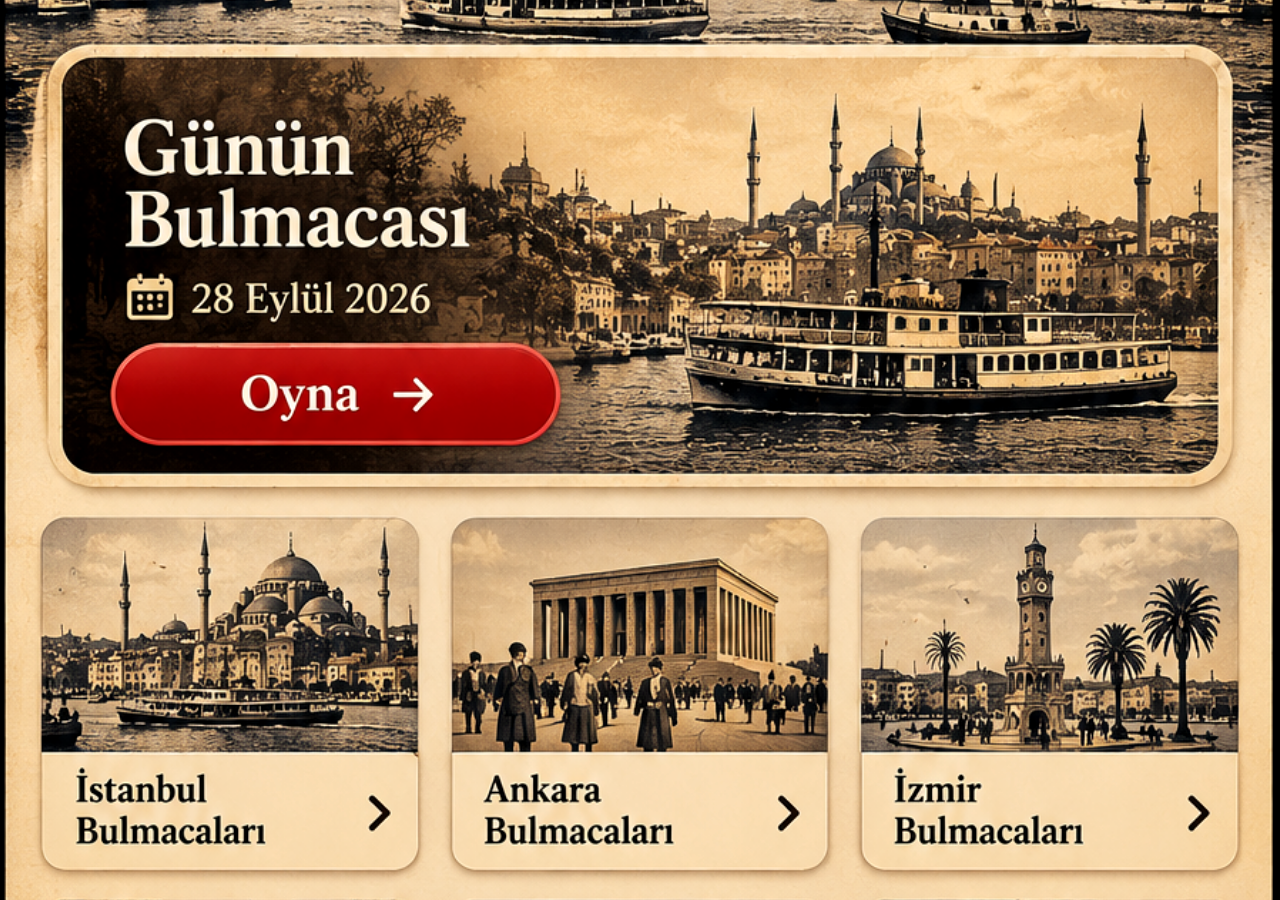
==== index.html @ c2a017bd "V81 show full home artwork without top or side crop" ====
<!doctype html>
<html lang="tr">
<head>
<meta charset="utf-8">
<meta name="viewport" content="width=device-width,initial-scale=1,viewport-fit=cover">
<meta http-equiv="Cache-Control" content="no-cache, no-store, must-revalidate">
<meta http-equiv="Pragma" content="no-cache">
<meta http-equiv="Expires" content="0">
<title>Türkiye Bulmacası</title>
<link rel="stylesheet" href="styles.css?v=81">
<style id="full-screen-phone-crop">
html,body{margin:0!important;padding:0!important;overflow:hidden!important;background:#17100b!important}
.app{position:fixed!important;inset:0!important;width:100vw!important;height:100dvh!important;margin:0!important;overflow:hidden!important}
.reference-screen{position:absolute!important;inset:0!important;width:100vw!important;height:100dvh!important;margin:0!important;overflow:hidden!important}
.reference-screen .reference-image{position:absolute!important;inset:0!important;width:100%!important;height:100%!important;object-fit:fill!important}
.settings-portrait{width:100vw!important;height:100dvh!important;margin:0!important}
.home-star-badge{position:absolute;left:5.2%;top:11.2%;z-index:52;min-width:112px;padding:8px 14px;border:3px solid #b97c28;border-radius:22px;background:linear-gradient(#3b210f,#160d08);color:#ffe09a;font:bold clamp(14px,1.9vh,19px) Georgia,serif;text-align:center;box-shadow:inset 0 0 0 2px #e6b45b,0 4px 8px #0006;text-shadow:0 1px 1px #000}
</style>

<style id="v77-clean-home-frame">
/* V77: crop the phone mockup/status area as one canvas so hotspots remain aligned. */
#home.reference-screen{position:absolute!important;inset:0!important;width:100vw!important;height:100dvh!important;overflow:hidden!important;background:#ead2a2!important}
#home .home-canvas{
  position:absolute!important;
  inset:0!important;
  width:100%!important;
  height:100%!important;
  transform:none!important;
  transform-origin:50% 50%!important;
}
#home .reference-image{
  position:absolute!important;
  inset:0!important;
  width:100%!important;
  height:100%!important;
  object-fit:fill!important;
  object-position:center center!important;
  transform:none!important;
  image-rendering:auto!important;
}
#home .hotspot,#home .home-star-badge,#home .main-bottom-nav,#home .main-bottom-nav-bg{transform:none!important}
#home .main-bottom-nav,#home .main-bottom-nav-bg{opacity:0!important;background:transparent!important;box-shadow:none!important;border:none!important}
#home .main-bottom-nav button,#home .main-bottom-nav a{opacity:0!important}
@supports not (height:100dvh){#home.reference-screen{height:100vh!important}}
</style>

<style id="v77-clean-home-crop">
/* Remove the phone mockup/status bar baked into the old home reference. */
#home{background:#ead2a2!important}
#home .reference-image{
  position:absolute!important;
  inset:0!important;
  width:100%!important;
  height:100%!important;
  object-fit:cover!important;
  object-position:center center!important;
  transform:translateY(-3.2%) scale(1.14)!important;
  transform-origin:center center!important;
  image-rendering:auto!important;
  filter:contrast(1.07) saturate(1.02)!important;
}
</style>
</head>
<body>
<div class="app" id="app">
  <main id="home" class="reference-screen"><div class="home-canvas">
    <img class="reference-image" src="file_0000000095d881f4a1713e208409ffb4.png" alt="Türkiye Bulmacası ana ekranı">
    <button class="hotspot home-settings" data-action="settings"></button>
    <button class="hotspot home-store" data-action="store" aria-label="Mağaza"></button>
    <button class="hotspot home-daily" data-action="daily"></button>
    <button class="hotspot home-istanbul" data-action="istanbul"></button>
    <button class="hotspot home-ankara" data-action="ankara"></button>
    <button class="hotspot home-izmir" data-action="izmir"></button>
    <button class="hotspot home-old" data-action="old"></button>
    <button class="hotspot home-anatolia" data-action="anatolia"></button>
    <button class="hotspot home-culture" data-action="culture"></button>
    <div class="main-bottom-nav-bg" aria-hidden="true"></div>
    <nav class="main-bottom-nav" aria-label="Ana menü">
      <button data-action="home" class="active"><span class="nav-icon">⌂</span><span>Ana Sayfa</span></button>
      <button data-action="daily"><span class="nav-icon">▣</span><span>Günlük</span></button>
      <button data-action="progress"><span class="nav-icon">▥</span><span>İlerleme</span></button>
      <button data-action="achievements"><span class="nav-icon">♛</span><span>Başarılar</span></button>
      <button data-action="collection"><span class="nav-icon">★</span><span>Koleksiyon</span></button>
      <button data-action="profile"><span class="nav-icon">◉</span><span>Profilim</span></button>
    </nav>
    </div>
  </main>
  <section id="istanbulScreen" class="reference-screen" hidden>
    <img class="reference-image" src="file_0000000091ec821083759393667ca560.png" alt="İstanbul Bulmacası - 1 ekranı">
    <div id="istanbulPlayable" class="istanbul-playable" aria-label="Oynanabilir İstanbul bulmacası">
      <div class="cw-word cw-1" data-answer="GALATA" data-number="1"></div>
      <div class="cw-word cw-4" data-answer="BOĞAZİÇİ" data-number="4"></div>
      <div class="cw-word cw-6" data-answer="BALAT" data-number="6"></div>
      <div class="cw-word cw-7" data-answer="TOPKAPI" data-number="7"></div>
      <div class="cw-word cw-8" data-answer="TAKSİM" data-number="8"></div>
      <button id="cwHint" class="cw-side cw-hint" type="button">İpucu</button>
      <button id="cwLetter" class="cw-side cw-letter" type="button">Harf Aç</button>
      <button id="cwWord" class="cw-side cw-word-open" type="button">Kelime Aç</button>
      <button id="cwCheck" class="cw-check" type="button">Kontrol</button>
      <div id="cwMessage" class="cw-message" aria-live="polite"></div>
      <div id="cwKeyboard" class="cw-keyboard"></div>
    </div>
    <button class="hotspot istanbul-back" data-action="home" aria-label="Geri"></button>
    <button class="hotspot istanbul-nav-home" data-action="home"></button>
    <button class="hotspot istanbul-nav-daily" data-action="daily"></button>
    <button class="hotspot istanbul-nav-progress" data-action="progress"></button>
    <button class="hotspot istanbul-nav-collection" data-action="collection"></button>
    <button class="hotspot istanbul-nav-profile" data-action="profile"></button>
  </section>

  <section id="dailyScreen" class="reference-screen" hidden>
    <img class="reference-image" src="file_00000000643882109c5b6ce3407e10cd.jpg" alt="Günlük Bulmaca ekranı">
    <button class="hotspot daily-back" data-action="home"></button>
    <button class="hotspot daily-play" data-action="daily-play"></button>
    <button class="hotspot daily-nav-home" data-action="home"></button>
    <button class="hotspot daily-nav-daily" data-action="daily"></button>
    <button class="hotspot daily-nav-progress" data-action="progress"></button>
    <button class="hotspot daily-nav-collection" data-action="collection"></button>
    <button class="hotspot daily-nav-profile" data-action="profile"></button>
  </section>

  <section id="progressScreen" class="reference-screen" hidden>
    <img class="reference-image" src="file_00000000578881f4a9fc0fc4775a3a3a.jpg" alt="İlerleme ekranı">
    <button class="hotspot progress-back" data-action="home"></button>
    <button class="hotspot progress-nav-home" data-action="home"></button>
    <button class="hotspot progress-nav-daily" data-action="daily"></button>
    <button class="hotspot progress-nav-progress" data-action="progress"></button>
    <button class="hotspot progress-nav-collection" data-action="collection"></button>
    <button class="hotspot progress-nav-profile" data-action="profile"></button>
  </section>

  <section id="collectionScreen" class="reference-screen" hidden>
    <img class="reference-image" src="file_0000000038508210817f51c0db0e6023.png" alt="Koleksiyon ekranı">
    <button class="hotspot collection-back" data-action="home"></button>
    <button class="hotspot collection-nav-home" data-action="home"></button>
    <button class="hotspot collection-nav-daily" data-action="daily"></button>
    <button class="hotspot collection-nav-progress" data-action="progress"></button>
    <button class="hotspot collection-nav-collection" data-action="collection"></button>
    <button class="hotspot collection-nav-profile" data-action="profile"></button>
  </section>

  <section id="achievementsScreen" class="reference-screen" hidden>
    <img class="reference-image" src="file_00000000d8348210aa8429be7455cc1a.png" alt="Başarılar ekranı">
    <button class="hotspot achievements-back" data-action="home"></button>
    <button class="hotspot achievements-nav-home" data-action="home"></button>
    <button class="hotspot achievements-nav-daily" data-action="daily"></button>
    <button class="hotspot achievements-nav-progress" data-action="progress"></button>
    <button class="hotspot achievements-nav-collection" data-action="collection"></button>
    <button class="hotspot achievements-nav-achievements" data-action="achievements"></button>
  </section>

  <section id="settingsScreen" class="settings-portrait" hidden>
    <div class="settings-hero">
      <button class="settings-round-back" data-action="home" aria-label="Geri">←</button>
      <div class="settings-brand">Türkiye <span>Bulmacası</span></div>
      <div class="settings-balance">★ <span id="settingsStars">320</span></div>
    </div>
    <div class="settings-card">
      <h1>Ayarlar</h1>
      <p class="settings-subtitle">Uygulama tercihleri</p>

      <div class="settings-row">
        <div><b>♫ Arka Plan Müziği</b><small>Nostaljik enstrümantal müzik</small></div>
        <button id="musicToggle" class="settings-switch" type="button">Açık</button>
      </div>
      <div class="settings-row">
        <div><b>🔊 Ses Efektleri</b><small>Buton ve doğru cevap sesleri</small></div>
        <button id="sfxToggle" class="settings-switch" type="button">Açık</button>
      </div>
      <div class="settings-row">
        <div><b>🔔 Bildirimler</b><small>Günlük bulmaca hatırlatmaları</small></div>
        <button id="notifToggle" class="settings-switch" type="button">Açık</button>
      </div>
      <div class="settings-row">
        <div><b>Aa Yazı Boyutu</b><small>Ekran yazılarının büyüklüğü</small></div>
        <button id="fontToggle" class="settings-choice" type="button">Orta</button>
      </div>
      <div class="settings-row">
        <div><b>◐ Karanlık Mod</b><small>Göz yormayan koyu görünüm</small></div>
        <button id="darkToggle" class="settings-switch" type="button">Kapalı</button>
      </div>
      <div class="settings-row">
        <div><b>🌐 Dil</b><small>Uygulama dili</small></div>
        <button class="settings-choice" type="button" disabled>Türkçe</button>
      </div>

      <button class="settings-action primary" data-action="store">Mağaza & Reklamlar</button>
      <button class="settings-action" id="aboutBtn" type="button">Hakkında • v1.0.0</button>
      <button class="settings-action" id="supportBtn" type="button">Destek</button>
      <div id="settingsMessage" class="settings-message" aria-live="polite"></div>
    </div>
    <nav class="settings-bottom-nav">
      <button data-action="home">⌂<span>Ana Sayfa</span></button>
      <button data-action="daily">▣<span>Günlük</span></button>
      <button data-action="progress">▥<span>İlerleme</span></button>
      <button data-action="collection">★<span>Koleksiyon</span></button>
      <button data-action="achievements">♛<span>Başarılar</span></button>
      <button data-action="profile">◉<span>Profilim</span></button>
    </nav>
  </section>

  <section id="profileScreen" class="reference-screen" hidden>
    <img class="reference-image" src="file_0000000088d08210b8015dc967623da1.jpg" alt="Profilim ekranı">
    <button class="hotspot profile-back" data-action="home" aria-label="Geri"></button>

    <div class="profile-name-wrap">
      <span id="profileNameDisplay" class="profile-name-display"></span>
      <button id="editProfileName" class="profile-name-edit" type="button" aria-label="İsmi düzenle">✎</button>
    </div>

    <button class="hotspot profile-achievements" data-action="achievements" aria-label="Başarılarım"></button>
    <button class="hotspot profile-progress" data-action="progress" aria-label="İstatistiklerim"></button>
    <button class="hotspot profile-collection" data-action="collection" aria-label="Koleksiyonum"></button>
    <button class="hotspot profile-settings" data-action="settings" aria-label="Ayarlar"></button>

    <button class="hotspot profile-nav-home" data-action="home"></button>
    <button class="hotspot profile-nav-daily" data-action="daily"></button>
    <button class="hotspot profile-nav-progress" data-action="progress"></button>
    <button class="hotspot profile-nav-collection" data-action="collection"></button>
    <button class="hotspot profile-nav-profile" data-action="profile"></button>
  </section>

  <section class="placeholder" id="placeholder" hidden>
    <button class="back" data-action="home">← Ana Sayfa</button>
    <div class="paper">
      <h2 id="placeholderTitle">Yakında</h2>
      <p>Bu ekranı onaylanan tasarıma göre sırayla bağlıyoruz.</p>
    </div>
  </section>
</div>
<script src="app.js?v=81"></script>
</body>
</html>
---- styles.css ----
*{box-sizing:border-box}
html,body{margin:0;min-height:100%;background:#17100b}
body{font-family:Georgia,"Times New Roman",serif}
button{font:inherit}
.app{width:100%;min-height:100vh;margin:0;background:#17100b;position:relative}
.app.settings-mode{width:100%}
.reference-screen{position:relative;width:100%;line-height:0}
.reference-image{display:block;width:100%;height:auto;user-select:none;-webkit-user-drag:none}
.hotspot{position:absolute;border:0;background:transparent;padding:0;margin:0;cursor:pointer;z-index:5;-webkit-tap-highlight-color:transparent}
.hotspot:focus-visible{outline:3px solid rgba(255,0,0,.75);outline-offset:-3px}

.home-settings{left:4%;top:1.1%;width:12%;height:5.5%}
.home-daily{left:4.2%;top:29.3%;width:92%;height:21.2%}
.home-istanbul{left:4.2%;top:52.2%;width:29.2%;height:15.7%}
.home-ankara{left:35.3%;top:52.2%;width:29.2%;height:15.7%}
.home-izmir{left:66.4%;top:52.2%;width:29.4%;height:15.7%}
.home-old{left:4.2%;top:68.9%;width:29.2%;height:15.7%}
.home-anatolia{left:35.3%;top:68.9%;width:29.2%;height:15.7%}
.home-culture{left:66.4%;top:68.9%;width:29.4%;height:15.7%}
.home-nav-home{left:3%;top:87.6%;width:18%;height:10.6%}
.home-nav-daily{left:21%;top:87.6%;width:19%;height:10.6%}
.home-nav-progress{left:40%;top:87.6%;width:19%;height:10.6%}
.home-nav-collection{left:59%;top:87.6%;width:19%;height:10.6%}
.home-nav-achievements{left:78%;top:87.6%;width:19%;height:10.6%}

.daily-back,.progress-back,.collection-back,.achievements-back{left:5%;top:3.5%;width:12%;height:7%}
.daily-play{left:73%;top:61.5%;width:22%;height:7%}
.daily-nav-home,.progress-nav-home,.collection-nav-home,.achievements-nav-home{left:4%;top:89.2%;width:18%;height:9.5%}
.daily-nav-daily,.progress-nav-daily,.collection-nav-daily,.achievements-nav-daily{left:22%;top:89.2%;width:19%;height:9.5%}
.daily-nav-progress,.progress-nav-progress,.collection-nav-progress,.achievements-nav-progress{left:41%;top:89.2%;width:19%;height:9.5%}
.daily-nav-collection,.progress-nav-collection,.collection-nav-collection,.achievements-nav-collection{left:60%;top:89.2%;width:19%;height:9.5%}
.daily-nav-profile,.progress-nav-profile,.collection-nav-profile{left:79%;top:89.2%;width:17%;height:9.5%}
.achievements-nav-achievements{left:79%;top:89.2%;width:17%;height:9.5%}

.settings-back{left:3%;top:4%;width:9%;height:9%}
.settings-nav-home{left:18%;top:89%;width:13%;height:10%}
.settings-nav-daily{left:31%;top:89%;width:13%;height:10%}
.settings-nav-progress{left:44%;top:89%;width:13%;height:10%}
.settings-nav-collection{left:57%;top:89%;width:13%;height:10%}
.settings-nav-achievements{left:70%;top:89%;width:13%;height:10%}
.settings-nav-profile{left:83%;top:89%;width:13%;height:10%}

.placeholder{min-height:100vh;padding:28px 20px;background:linear-gradient(#ebd2a0,#c79858);color:#2d160c}
.back{border:1px solid #9a652d;background:#f0d08d;border-radius:999px;padding:11px 16px;color:#2d160c;font-weight:700}
.paper{margin:36px auto;width:92%;padding:30px 22px;border-radius:22px;background:#f2dca8;border:2px solid #936027;box-shadow:0 8px 18px #0004;text-align:center}
.paper h2{color:#a50d10;font-size:34px;margin:0 0 14px}
.paper p{font-size:18px;line-height:1.45;margin:0}


/* Profil */
.profile-back{left:5%;top:3.5%;width:12%;height:7%}
.profile-name-wrap{position:absolute;left:34.2%;top:15.2%;width:31%;z-index:8;display:flex;align-items:center;gap:4px}
.profile-achievements{left:8%;top:45.5%;width:88%;height:7.4%}
.profile-progress{left:8%;top:53.8%;width:88%;height:7.4%}
.profile-collection{left:8%;top:62.1%;width:88%;height:7.4%}
.profile-settings{left:8%;top:70.4%;width:88%;height:7.4%}
.profile-nav-home{left:4%;top:89.2%;width:18%;height:9.5%}
.profile-nav-daily{left:22%;top:89.2%;width:19%;height:9.5%}
.profile-nav-progress{left:41%;top:89.2%;width:19%;height:9.5%}
.profile-nav-collection{left:60%;top:89.2%;width:19%;height:9.5%}
.profile-nav-profile{left:79%;top:89.2%;width:17%;height:9.5%}

.profile-name-display{
  min-width:0;color:#241208;font-family:Georgia,"Times New Roman",serif;
  font-size:clamp(20px,4.2vw,31px);font-weight:700;line-height:1;
}
.profile-name-display.custom{
  background:#efd29a;padding:1px 5px 2px;border-radius:3px;
}
.profile-name-edit{
  width:24px;height:24px;border:0;background:rgba(93,45,20,.92);color:#f7e0ad;
  border-radius:50%;padding:0;font-size:13px;font-weight:700;line-height:24px
}



.main-bottom-nav{
  position:absolute;left:5.5%;right:5.5%;bottom:1.2%;height:9.7%;
  display:grid;grid-template-columns:repeat(6,1fr);align-items:stretch;
  background:#ead2a2;border-radius:28px;z-index:8;overflow:hidden;
}
.main-bottom-nav button{
  border:0;background:transparent;color:#3b2414;padding:5px 1px 4px;
  display:flex;flex-direction:column;align-items:center;justify-content:center;gap:4px;
  font-family:Georgia,"Times New Roman",serif;-webkit-tap-highlight-color:transparent
}
.main-bottom-nav button svg{
  width:29px;height:29px;fill:none;stroke:currentColor;stroke-width:2;
  stroke-linecap:round;stroke-linejoin:round
}
.main-bottom-nav button:nth-child(5) svg{fill:currentColor;stroke:currentColor}
.main-bottom-nav button span{font-size:clamp(9px,2.1vw,13px);font-weight:700;line-height:1}
.main-bottom-nav button.active{color:#a80f12}
@media(max-width:380px){
  .main-bottom-nav button svg{width:24px;height:24px}
  .main-bottom-nav button span{font-size:9px}
}

.main-bottom-nav-bg{
  position:absolute;left:5.4%;right:5.4%;bottom:1.1%;height:10.5%;
  background:#ead2a2;border-radius:28px;z-index:7;pointer-events:none
}
.main-bottom-nav{
  position:absolute;left:5.4%;right:5.4%;bottom:1.1%;height:10.5%;
  display:grid;grid-template-columns:repeat(6,1fr);z-index:9
}
.main-bottom-nav button{
  border:0;background:transparent;color:#3b2414;padding:5px 1px 4px;
  display:flex;flex-direction:column;align-items:center;justify-content:center;gap:5px;
  font-family:Georgia,"Times New Roman",serif;font-weight:700;
  -webkit-tap-highlight-color:transparent
}
.main-bottom-nav .nav-icon{font-size:clamp(24px,5.5vw,38px);line-height:.9}
.main-bottom-nav button span:last-child{font-size:clamp(9px,2vw,13px);line-height:1}
.main-bottom-nav button.active{color:#a80f12}

/* İstanbul Bulmacası */
.istanbul-back{left:5%;top:3.5%;width:12%;height:7%}
.istanbul-nav-home{left:4%;top:89.2%;width:18%;height:9.5%}
.istanbul-nav-daily{left:22%;top:89.2%;width:19%;height:9.5%}
.istanbul-nav-progress{left:41%;top:89.2%;width:19%;height:9.5%}
.istanbul-nav-collection{left:60%;top:89.2%;width:19%;height:9.5%}
.istanbul-nav-profile{left:79%;top:89.2%;width:17%;height:9.5%}

/* Oynanabilir İstanbul bulmacası */
.istanbul-playable{position:absolute;inset:0;z-index:7;pointer-events:none}
.cw-word{position:absolute;display:flex;gap:.35%;pointer-events:auto}
.cw-word::before{
  content:attr(data-number);position:absolute;left:2px;top:1px;z-index:2;
  font:700 10px/1 Georgia,serif;color:#2a160b;pointer-events:none
}
.cw-cell{
  width:38px;height:38px;max-width:4.05vw;max-height:4.05vw;
  border:1px solid #5b3921;background:rgba(249,224,171,.96);
  display:flex;align-items:center;justify-content:center;
  font:700 clamp(14px,3.2vw,22px)/1 Georgia,serif;color:#251309;
  cursor:pointer;user-select:none
}
.cw-cell.active{outline:3px solid #b11217;outline-offset:-3px}
.cw-cell.correct{background:rgba(189,222,166,.97)}
.cw-cell.wrong{background:rgba(239,172,160,.97)}
.cw-1{left:26.1%;top:30.9%}
.cw-4{left:25.9%;top:36.7%}
.cw-6{left:30.7%;top:42.6%}
.cw-7{left:35.5%;top:47.7%}
.cw-8{left:30.8%;top:51.4%}
.cw-side,.cw-check{
  position:absolute;border:1px solid #8d5a27;background:rgba(244,216,165,.96);
  color:#3a1d0c;font:700 clamp(10px,2.4vw,15px)/1 Georgia,serif;
  border-radius:10px;padding:7px 5px;pointer-events:auto
}
.cw-hint{left:81.7%;top:31.7%;width:11.2%;height:4.7%}
.cw-letter{left:81.7%;top:38.7%;width:11.2%;height:4.7%}
.cw-word-open{left:81.7%;top:45.7%;width:11.2%;height:4.7%}
.cw-check{left:81.7%;top:52.5%;width:11.2%;height:4.2%;background:#a90f13;color:#fff4dc}
.cw-message{
  position:absolute;left:25%;top:56.3%;width:50%;min-height:24px;
  text-align:center;color:#8e0f12;font:700 clamp(11px,2.5vw,16px)/1.2 Georgia,serif;
  pointer-events:none
}
.cw-keyboard{
  position:absolute;left:9.3%;right:9.3%;top:72.7%;height:14.2%;
  display:flex;flex-wrap:wrap;justify-content:center;align-content:center;gap:1.1%;
  pointer-events:auto
}
.cw-key{
  width:8.4%;height:27%;border:1px solid #9a6b3a;border-radius:7px;
  background:rgba(247,218,163,.96);color:#271308;
  font:700 clamp(13px,3vw,20px)/1 Georgia,serif;
  box-shadow:0 2px 3px #0003
}
.cw-key.backspace{width:9.8%;background:#6b351d;color:#fff0d0}
@media(max-width:420px){
  .cw-cell{width:29px;height:29px}
}

/* V43 portrait settings + working music controls */
.settings-portrait{min-height:100vh;background:linear-gradient(#edd7a8 0%,#c99a5d 100%);color:#2f190d;position:relative;padding:0 5% 13vh;line-height:1.2}
.settings-hero{height:22vh;min-height:155px;background:linear-gradient(rgba(239,211,157,.35),rgba(239,211,157,.9)),url('file_0000000095d881f4a1713e208409ffb4.png') center 13%/cover;border-radius:0 0 28px 28px;position:relative;margin:0 -5% 18px;box-shadow:0 5px 16px #0004}
.settings-round-back{position:absolute;left:7%;top:20%;width:48px;height:48px;border-radius:50%;border:1px solid #a06b35;background:#efd49d;color:#2f190d;font-size:28px;font-weight:700;box-shadow:0 3px 7px #0004}
.settings-brand{position:absolute;left:50%;top:20%;transform:translateX(-50%);font:bold clamp(28px,7vw,44px)/.9 Georgia;color:#a41113;text-align:center;text-shadow:0 1px #f5dfb5;white-space:nowrap}.settings-brand span{display:block;color:#2c190e;font-size:.8em}
.settings-balance{position:absolute;right:6%;top:22%;background:#efd28e;border:2px solid #b47a20;border-radius:24px;padding:7px 13px;font-weight:700;font-size:18px}
.settings-card{background:#f2dca8;border:2px solid #96612a;border-radius:22px;padding:18px 16px 20px;box-shadow:0 8px 18px #0004;max-width:520px;margin:0 auto}
.settings-card h1{margin:0;text-align:center;color:#a41113;font-size:36px;line-height:1}.settings-subtitle{text-align:center;margin:5px 0 14px;color:#6b492a;font-style:italic}
.settings-row{display:flex;align-items:center;justify-content:space-between;gap:12px;padding:13px 3px;border-bottom:1px solid #c99a58}.settings-row b{font-size:17px}.settings-row small{display:block;margin-top:3px;color:#6d4b2e;font-size:12px}
.settings-switch,.settings-choice{min-width:76px;border:1px solid #9d642b;border-radius:20px;background:#efd08a;color:#2e190e;padding:8px 10px;font-weight:700}.settings-switch.on{background:#ad1516;color:#fff2d1;border-color:#8b0e10}
.settings-action{display:block;width:100%;margin-top:12px;border:0;border-radius:24px;background:#b51517;color:#fff2d2;padding:12px 10px;font-weight:700;font-size:17px;box-shadow:0 3px 0 #7a1112}.settings-action.primary{background:#724720;box-shadow:0 3px 0 #4d2d13}.settings-message{text-align:center;min-height:18px;margin-top:10px;color:#8e1113;font-weight:700;font-size:13px}
.settings-bottom-nav{position:fixed;left:50%;transform:translateX(-50%);bottom:0;width:100%;height:11vh;min-height:72px;background:#ead2a2;border-radius:26px 26px 0 0;display:grid;grid-template-columns:repeat(6,1fr);z-index:50;box-shadow:0 -3px 12px #0003}.settings-bottom-nav button{border:0;background:transparent;color:#3b2414;font-size:24px;font-weight:700;display:flex;flex-direction:column;align-items:center;justify-content:center}.settings-bottom-nav span{font:700 clamp(8px,2vw,11px)/1 Georgia;margin-top:3px}
@media(max-width:380px){.settings-row b{font-size:15px}.settings-row small{font-size:11px}.settings-switch,.settings-choice{min-width:68px;padding:7px 8px}.settings-card{padding:15px 12px}}

/* V47: refined sepia-night dark mode + font-size behavior */
body.tb-dark,html.tb-dark{background:#090705!important}
body.tb-dark .app{background:#090705!important}
body.tb-dark .reference-screen{background:#120c08}
body.tb-dark .reference-image{
  filter:brightness(.67) contrast(1.13) saturate(.95) sepia(.18);
}
body.tb-dark .reference-screen::after{
  content:"";position:absolute;inset:0;pointer-events:none;z-index:2;
  background:
    radial-gradient(circle at 70% 13%,rgba(168,94,24,.16),transparent 30%),
    linear-gradient(rgba(31,17,9,.16),rgba(18,10,6,.28));
  mix-blend-mode:multiply;
}
body.tb-dark .hotspot,
body.tb-dark .main-bottom-nav,
body.tb-dark .main-bottom-nav-bg,
body.tb-dark .profile-name-wrap{z-index:9}
body.tb-dark .main-bottom-nav-bg,
body.tb-dark .main-bottom-nav{
  background:linear-gradient(180deg,#2f2117,#1b120d)!important;
  box-shadow:0 -4px 14px rgba(0,0,0,.45),inset 0 1px 0 rgba(230,190,125,.12);
}
body.tb-dark .main-bottom-nav button{color:#ead2a4!important}
body.tb-dark .main-bottom-nav button.active{color:#d61b1f!important}
body.tb-dark .main-bottom-nav .nav-icon{filter:drop-shadow(0 1px 0 #0008)}
body.tb-dark .settings-portrait{
  background:
    radial-gradient(circle at 75% 8%,rgba(150,80,20,.15),transparent 28%),
    linear-gradient(#1d130d 0%,#0b0806 100%)!important;
  color:#f0dfbf!important
}
body.tb-dark .settings-hero{
  filter:none!important;
  background:
    linear-gradient(rgba(27,16,10,.28),rgba(27,16,10,.62)),
    url('file_0000000095d881f4a1713e208409ffb4.png') center 13%/cover!important;
}
body.tb-dark .settings-brand{color:#d52225!important;text-shadow:0 1px #3b180e}
body.tb-dark .settings-brand span{color:#f1dec0!important}
body.tb-dark .settings-balance{background:#2a1d13!important;color:#f0d7a2!important;border-color:#a66a22!important}
body.tb-dark .settings-card{
  background:linear-gradient(180deg,#2d2118,#211710)!important;
  border-color:#7e5a35!important;color:#f2e2c4!important;
  box-shadow:0 8px 22px #0008!important
}
body.tb-dark .settings-card h1{color:#d52225!important}
body.tb-dark .settings-row{border-color:#5d4632!important}
body.tb-dark .settings-row small,
body.tb-dark .settings-subtitle{color:#c9b394!important}
body.tb-dark .settings-switch,
body.tb-dark .settings-choice{
  background:#4a3828!important;color:#f0dec0!important;border-color:#7d6244!important
}
body.tb-dark .settings-switch.on{background:#98181a!important;color:#fff0d0!important;border-color:#bb2b2d!important}
body.tb-dark .settings-action.primary{background:#6c431f!important}
body.tb-dark .settings-action{background:#9d1618!important}
body.tb-dark .settings-bottom-nav{
  background:linear-gradient(180deg,#2f2117,#1b120d)!important;
  box-shadow:0 -4px 14px #0008!important
}
body.tb-dark .settings-bottom-nav button{color:#ead2a4!important}
body.tb-dark .profile-name-display.custom{background:#33241a!important;color:#f7e5c4!important}

body.tb-font-small .settings-card,
body.tb-font-small .settings-bottom-nav,
body.tb-font-small .profile-name-display,
body.tb-font-small .placeholder{font-size:88%!important}
body.tb-font-large .settings-card,
body.tb-font-large .settings-bottom-nav,
body.tb-font-large .profile-name-display,
body.tb-font-large .placeholder{font-size:116%!important}
body.tb-font-small .settings-row b{font-size:14px!important}
body.tb-font-small .settings-row small{font-size:10px!important}
body.tb-font-small .settings-action{font-size:14px!important}
body.tb-font-large .settings-row b{font-size:20px!important}
body.tb-font-large .settings-row small{font-size:14px!important}
body.tb-font-large .settings-action{font-size:20px!important}
body.tb-font-large .settings-card h1{font-size:42px!important}
body.tb-font-small .settings-card h1{font-size:31px!important}

/* V48: use dedicated dark-home artwork; do not dim it again */
body.tb-dark #home .reference-image{filter:none!important}
body.tb-dark #home::after{display:none!important}




/* V67: Ana sayfa telefon maketini tamamen kırp — geri dönüşte tam ekran */
#home.reference-screen{
  position:relative!important;
  width:100vw!important;
  height:100vh!important;
  max-width:none!important;
  margin:0!important;
  overflow:hidden!important;
  background:#ead2a2!important;
}
#home .reference-image{
  position:absolute!important;
  left:50%!important;
  top:50%!important;
  width:auto!important;
  height:112vh!important;
  max-width:none!important;
  transform:translate(-50%,-50%)!important;
  object-fit:cover!important;
}
#home .main-bottom-nav-bg,
#home .main-bottom-nav{
  z-index:60!important;
}


/* V74 PHONE FIT — all reference screens fill the real Android viewport */
html,body{
  width:100%!important;
  min-height:100%!important;
  margin:0!important;
  padding:0!important;
  overflow:hidden!important;
  background:#17100b!important;
}
.app{
  position:fixed!important;
  inset:0!important;
  width:100vw!important;
  height:100vh!important;
  height:100dvh!important;
  min-height:0!important;
  margin:0!important;
  overflow:hidden!important;
}
.reference-screen{
  position:absolute!important;
  inset:0!important;
  width:100vw!important;
  height:100vh!important;
  height:100dvh!important;
  max-width:none!important;
  margin:0!important;
  overflow:hidden!important;
  line-height:0!important;
}
.reference-screen .reference-image{
  position:absolute!important;
  inset:0!important;
  width:100%!important;
  height:100%!important;
  max-width:none!important;
  object-fit:fill!important;
  transform:none!important;
}
#home.reference-screen{
  position:absolute!important;
  inset:0!important;
  width:100vw!important;
  height:100vh!important;
  height:100dvh!important;
  margin:0!important;
}
#home .reference-image{
  position:absolute!important;
  inset:0!important;
  width:100%!important;
  height:100%!important;
  max-width:none!important;
  transform:none!important;
  object-fit:fill!important;
}
.settings-portrait{
  position:absolute!important;
  inset:0!important;
  width:100vw!important;
  height:100vh!important;
  height:100dvh!important;
  overflow:auto!important;
  margin:0!important;
}
@supports not (height:100dvh){
  .app,.reference-screen,#home.reference-screen,.settings-portrait{height:100vh!important}
}
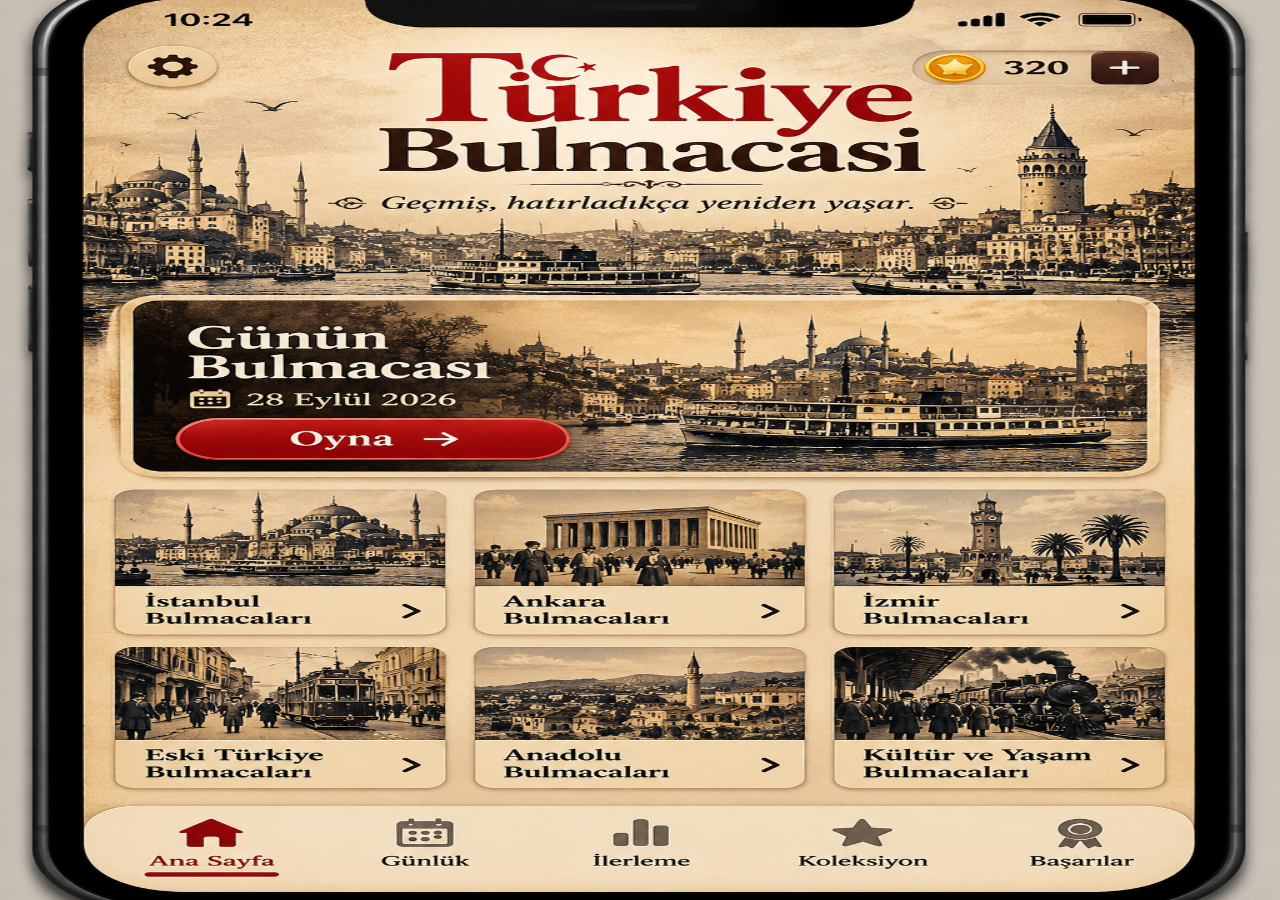
==== commit e236da6a: "V82 remove legacy 1.14 zoom crop overriding home layout" ====
--- a/index.html
+++ b/index.html
@@ -7,7 +7,7 @@
 <meta http-equiv="Pragma" content="no-cache">
 <meta http-equiv="Expires" content="0">
 <title>Türkiye Bulmacası</title>
-<link rel="stylesheet" href="styles.css?v=81">
+<link rel="stylesheet" href="styles.css?v=82">
 <style id="full-screen-phone-crop">
 html,body{margin:0!important;padding:0!important;overflow:hidden!important;background:#17100b!important}
 .app{position:fixed!important;inset:0!important;width:100vw!important;height:100dvh!important;margin:0!important;overflow:hidden!important}
@@ -44,21 +44,11 @@
 @supports not (height:100dvh){#home.reference-screen{height:100vh!important}}
 </style>
 
-<style id="v77-clean-home-crop">
-/* Remove the phone mockup/status bar baked into the old home reference. */
+<style id="v82-home-final">
 #home{background:#ead2a2!important}
-#home .reference-image{
-  position:absolute!important;
-  inset:0!important;
-  width:100%!important;
-  height:100%!important;
-  object-fit:cover!important;
-  object-position:center center!important;
-  transform:translateY(-3.2%) scale(1.14)!important;
-  transform-origin:center center!important;
-  image-rendering:auto!important;
-  filter:contrast(1.07) saturate(1.02)!important;
-}
+#home .home-canvas{position:absolute!important;inset:0!important;width:100%!important;height:100%!important;transform:none!important}
+#home .reference-image{position:absolute!important;inset:0!important;width:100%!important;height:100%!important;object-fit:fill!important;object-position:center center!important;transform:none!important;filter:none!important;image-rendering:auto!important}
+#home .main-bottom-nav,#home .main-bottom-nav-bg{opacity:0!important;background:transparent!important;box-shadow:none!important;border:none!important}
 </style>
 </head>
 <body>
@@ -228,6 +218,6 @@
     </div>
   </section>
 </div>
-<script src="app.js?v=81"></script>
+<script src="app.js?v=82"></script>
 </body>
 </html>
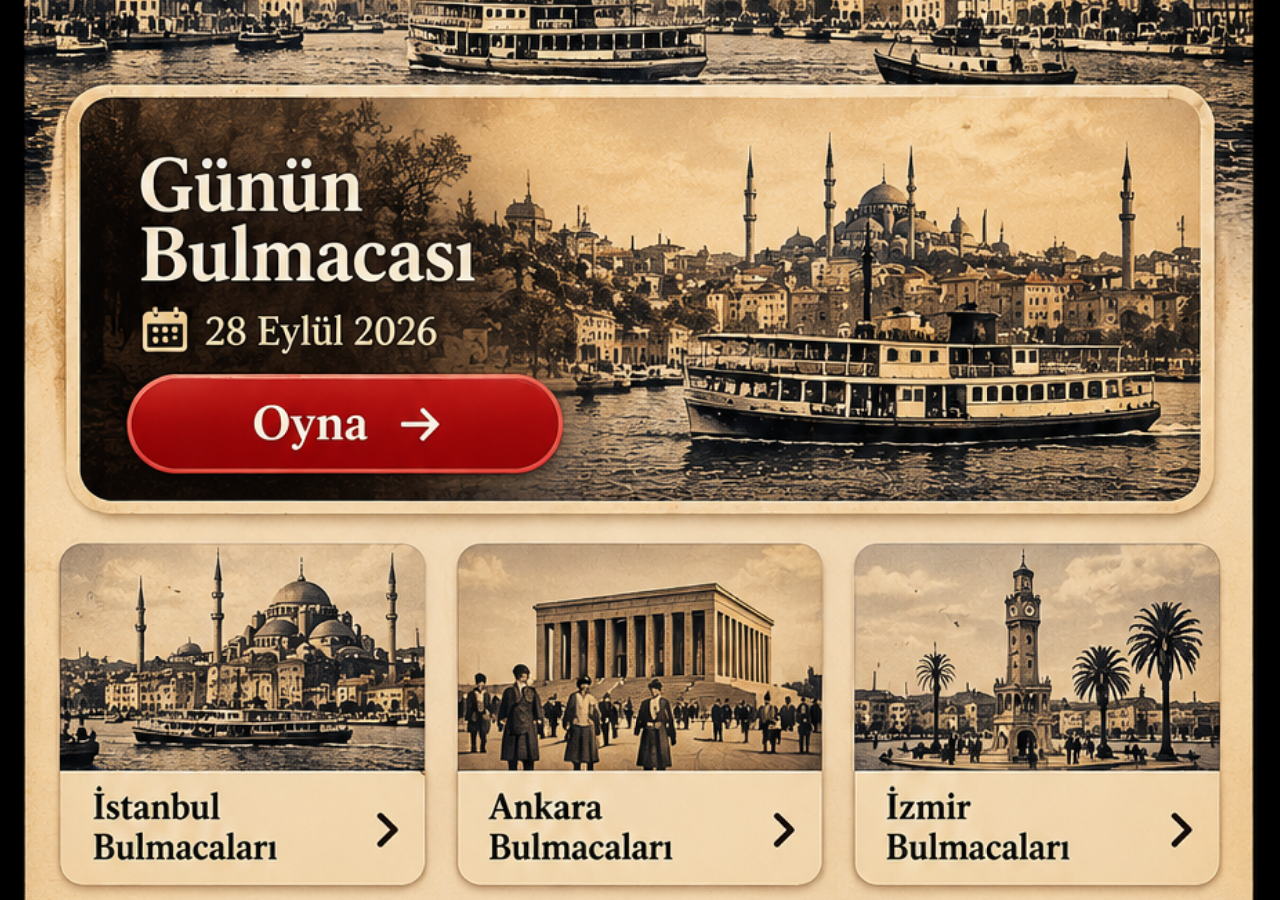
==== commit b82c4d0a: "Fix full-screen home crop and invisible tap feedback" ====
--- a/index.html
+++ b/index.html
@@ -7,7 +7,7 @@
 <meta http-equiv="Pragma" content="no-cache">
 <meta http-equiv="Expires" content="0">
 <title>Türkiye Bulmacası</title>
-<link rel="stylesheet" href="styles.css?v=82">
+<link rel="stylesheet" href="styles.css?v=85">
 <style id="full-screen-phone-crop">
 html,body{margin:0!important;padding:0!important;overflow:hidden!important;background:#17100b!important}
 .app{position:fixed!important;inset:0!important;width:100vw!important;height:100dvh!important;margin:0!important;overflow:hidden!important}
@@ -44,11 +44,39 @@
 @supports not (height:100dvh){#home.reference-screen{height:100vh!important}}
 </style>
 
-<style id="v82-home-final">
-#home{background:#ead2a2!important}
-#home .home-canvas{position:absolute!important;inset:0!important;width:100%!important;height:100%!important;transform:none!important}
-#home .reference-image{position:absolute!important;inset:0!important;width:100%!important;height:100%!important;object-fit:fill!important;object-position:center center!important;transform:none!important;filter:none!important;image-rendering:auto!important}
-#home .main-bottom-nav,#home .main-bottom-nav-bg{opacity:0!important;background:transparent!important;box-shadow:none!important;border:none!important}
+<style id="v85-home-final">
+/* V85: telefon maketi/status çubuğunu kırp; görüntü + dokunma alanlarını birlikte ölçekle. */
+#home{background:#ead2a2!important;overflow:hidden!important}
+#home .home-canvas{
+  position:absolute!important;
+  left:50%!important;top:50%!important;
+  width:100vw!important;height:100dvh!important;
+  transform:translate(-50%,-50%) scale(1.105)!important;
+  transform-origin:50% 50%!important;
+  overflow:visible!important;
+}
+#home .reference-image{
+  position:absolute!important;inset:0!important;
+  width:100%!important;height:100%!important;
+  object-fit:cover!important;object-position:center center!important;
+  transform:none!important;filter:none!important;
+  image-rendering:auto!important;
+  backface-visibility:hidden!important;
+}
+#home .hotspot,
+#home .main-bottom-nav button{
+  -webkit-tap-highlight-color:transparent!important;
+  outline:none!important;
+  box-shadow:none!important;
+}
+#home .hotspot:focus,#home .hotspot:active,
+#home .main-bottom-nav button:focus,#home .main-bottom-nav button:active{
+  outline:none!important;box-shadow:none!important;background:transparent!important;
+}
+#home .main-bottom-nav,#home .main-bottom-nav-bg{
+  opacity:0!important;background:transparent!important;box-shadow:none!important;border:none!important;
+}
+@supports not (height:100dvh){#home .home-canvas{height:100vh!important}}
 </style>
 </head>
 <body>
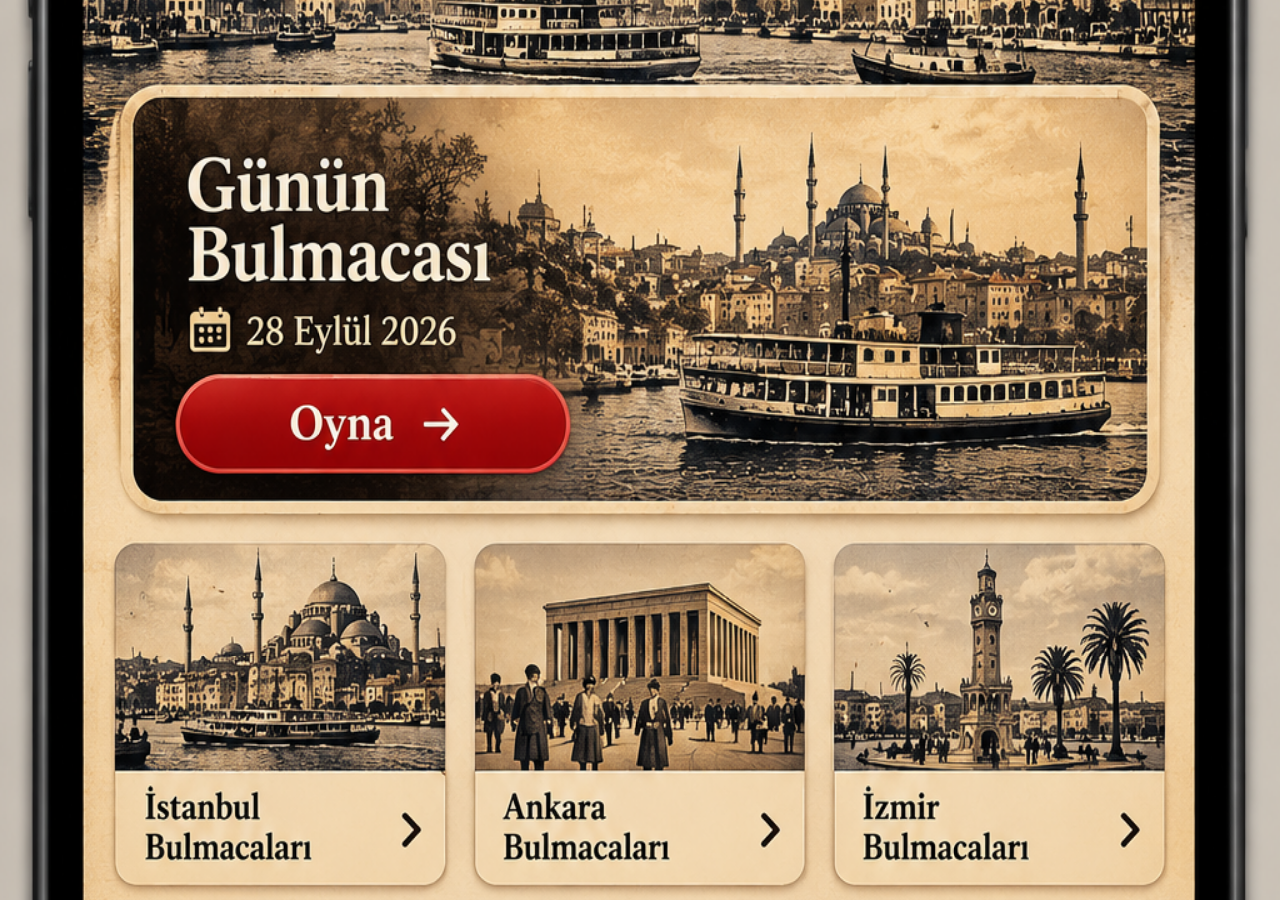
==== commit d4bc6fd1: "V86 fix horizontal crop on home screen" ====
--- a/index.html
+++ b/index.html
@@ -7,7 +7,7 @@
 <meta http-equiv="Pragma" content="no-cache">
 <meta http-equiv="Expires" content="0">
 <title>Türkiye Bulmacası</title>
-<link rel="stylesheet" href="styles.css?v=85">
+<link rel="stylesheet" href="styles.css?v=86">
 <style id="full-screen-phone-crop">
 html,body{margin:0!important;padding:0!important;overflow:hidden!important;background:#17100b!important}
 .app{position:fixed!important;inset:0!important;width:100vw!important;height:100dvh!important;margin:0!important;overflow:hidden!important}
@@ -44,14 +44,14 @@
 @supports not (height:100dvh){#home.reference-screen{height:100vh!important}}
 </style>
 
-<style id="v85-home-final">
+<style id="v86-home-final">
 /* V85: telefon maketi/status çubuğunu kırp; görüntü + dokunma alanlarını birlikte ölçekle. */
 #home{background:#ead2a2!important;overflow:hidden!important}
 #home .home-canvas{
   position:absolute!important;
   left:50%!important;top:50%!important;
   width:100vw!important;height:100dvh!important;
-  transform:translate(-50%,-50%) scale(1.105)!important;
+  transform:translate(-50%,-50%) scaleY(1.105)!important;
   transform-origin:50% 50%!important;
   overflow:visible!important;
 }
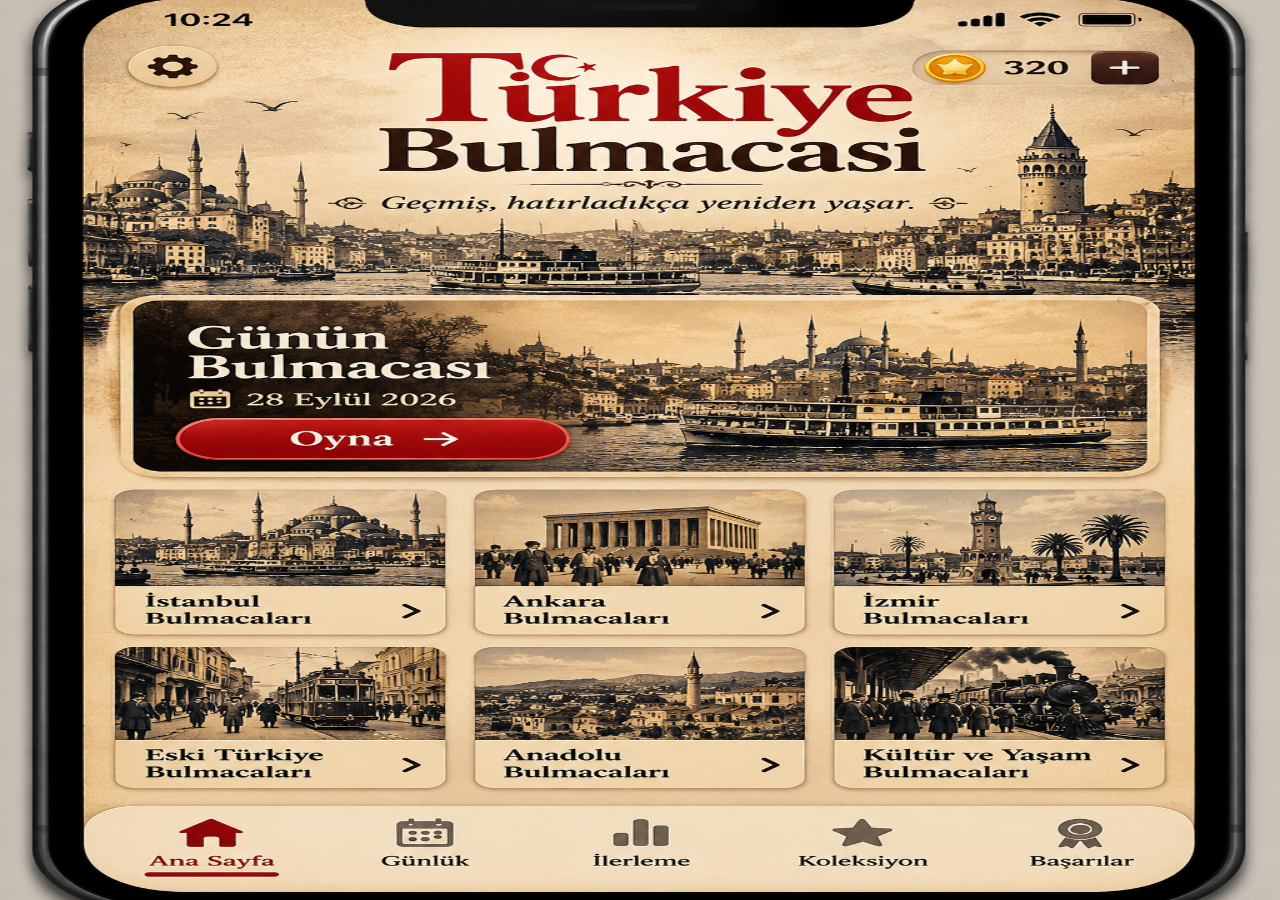
==== commit 10dbaff1: "Restore previously working home screen exactly" ====
--- a/index.html
+++ b/index.html
@@ -7,7 +7,7 @@
 <meta http-equiv="Pragma" content="no-cache">
 <meta http-equiv="Expires" content="0">
 <title>Türkiye Bulmacası</title>
-<link rel="stylesheet" href="styles.css?v=86">
+<link rel="stylesheet" href="styles.css?v=82">
 <style id="full-screen-phone-crop">
 html,body{margin:0!important;padding:0!important;overflow:hidden!important;background:#17100b!important}
 .app{position:fixed!important;inset:0!important;width:100vw!important;height:100dvh!important;margin:0!important;overflow:hidden!important}
@@ -44,39 +44,11 @@
 @supports not (height:100dvh){#home.reference-screen{height:100vh!important}}
 </style>
 
-<style id="v86-home-final">
-/* V85: telefon maketi/status çubuğunu kırp; görüntü + dokunma alanlarını birlikte ölçekle. */
-#home{background:#ead2a2!important;overflow:hidden!important}
-#home .home-canvas{
-  position:absolute!important;
-  left:50%!important;top:50%!important;
-  width:100vw!important;height:100dvh!important;
-  transform:translate(-50%,-50%) scaleY(1.105)!important;
-  transform-origin:50% 50%!important;
-  overflow:visible!important;
-}
-#home .reference-image{
-  position:absolute!important;inset:0!important;
-  width:100%!important;height:100%!important;
-  object-fit:cover!important;object-position:center center!important;
-  transform:none!important;filter:none!important;
-  image-rendering:auto!important;
-  backface-visibility:hidden!important;
-}
-#home .hotspot,
-#home .main-bottom-nav button{
-  -webkit-tap-highlight-color:transparent!important;
-  outline:none!important;
-  box-shadow:none!important;
-}
-#home .hotspot:focus,#home .hotspot:active,
-#home .main-bottom-nav button:focus,#home .main-bottom-nav button:active{
-  outline:none!important;box-shadow:none!important;background:transparent!important;
-}
-#home .main-bottom-nav,#home .main-bottom-nav-bg{
-  opacity:0!important;background:transparent!important;box-shadow:none!important;border:none!important;
-}
-@supports not (height:100dvh){#home .home-canvas{height:100vh!important}}
+<style id="v82-home-final">
+#home{background:#ead2a2!important}
+#home .home-canvas{position:absolute!important;inset:0!important;width:100%!important;height:100%!important;transform:none!important}
+#home .reference-image{position:absolute!important;inset:0!important;width:100%!important;height:100%!important;object-fit:fill!important;object-position:center center!important;transform:none!important;filter:none!important;image-rendering:auto!important}
+#home .main-bottom-nav,#home .main-bottom-nav-bg{opacity:0!important;background:transparent!important;box-shadow:none!important;border:none!important}
 </style>
 </head>
 <body>
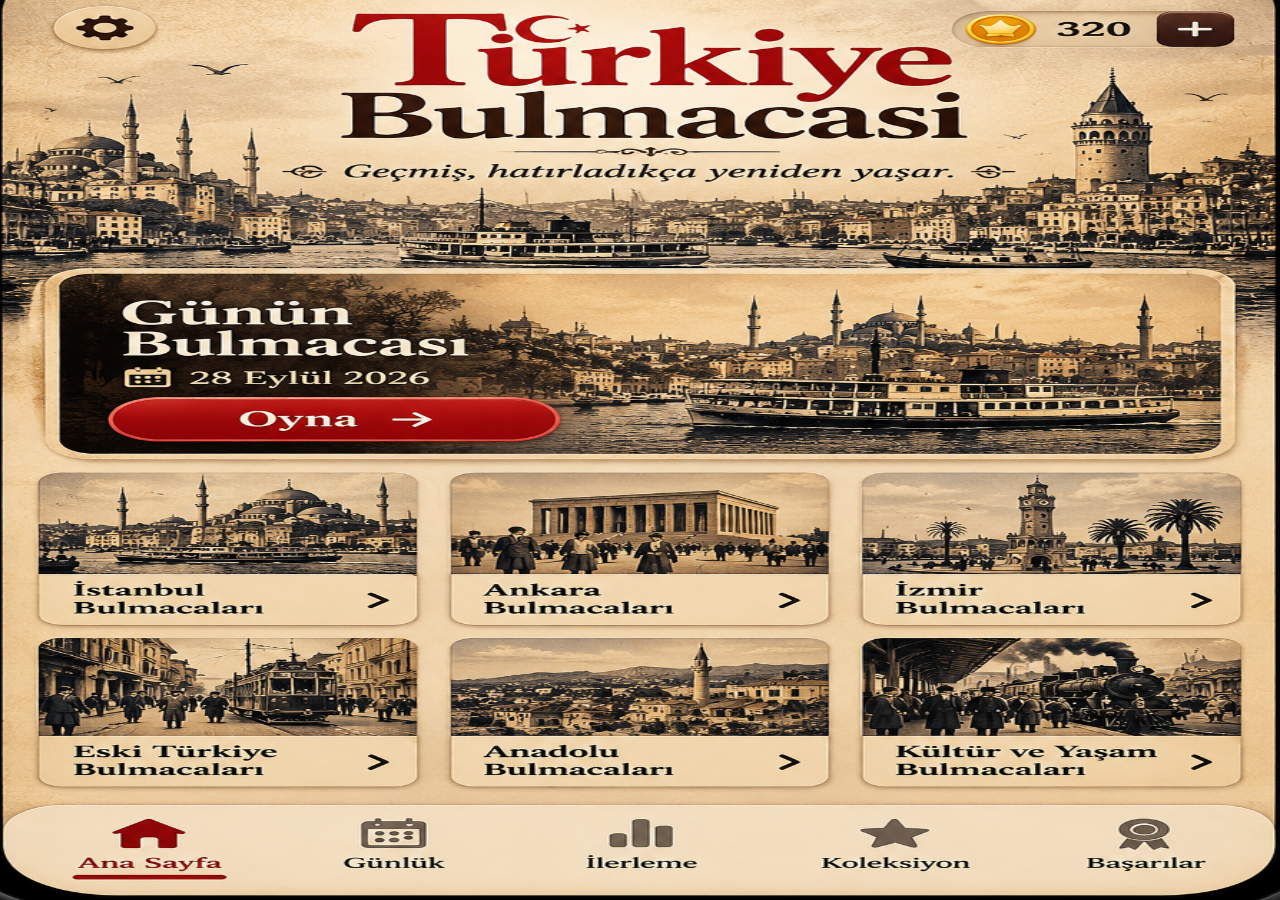
==== commit 7afcd115: "V87 crop phone chrome without clipping home content" ====
--- a/index.html
+++ b/index.html
@@ -7,7 +7,7 @@
 <meta http-equiv="Pragma" content="no-cache">
 <meta http-equiv="Expires" content="0">
 <title>Türkiye Bulmacası</title>
-<link rel="stylesheet" href="styles.css?v=82">
+<link rel="stylesheet" href="styles.css?v=87">
 <style id="full-screen-phone-crop">
 html,body{margin:0!important;padding:0!important;overflow:hidden!important;background:#17100b!important}
 .app{position:fixed!important;inset:0!important;width:100vw!important;height:100dvh!important;margin:0!important;overflow:hidden!important}
@@ -44,11 +44,34 @@
 @supports not (height:100dvh){#home.reference-screen{height:100vh!important}}
 </style>
 
-<style id="v82-home-final">
-#home{background:#ead2a2!important}
-#home .home-canvas{position:absolute!important;inset:0!important;width:100%!important;height:100%!important;transform:none!important}
-#home .reference-image{position:absolute!important;inset:0!important;width:100%!important;height:100%!important;object-fit:fill!important;object-position:center center!important;transform:none!important;filter:none!important;image-rendering:auto!important}
-#home .main-bottom-nav,#home .main-bottom-nav-bg{opacity:0!important;background:transparent!important;box-shadow:none!important;border:none!important}
+<style id="v87-home-final">
+/* V87: Kaynak görselin içindeki telefon kasası + status/notch alanını tam koordinatla kırp.
+   Zoom yok; içerik sağdan/soldan kesilmez ve hotspot yüzdeleri korunur. */
+#home{background:#ead2a2!important;overflow:hidden!important}
+#home .home-canvas{
+  position:absolute!important;inset:0!important;
+  width:100%!important;height:100%!important;
+  transform:none!important;overflow:hidden!important;
+}
+#home .reference-image{
+  position:absolute!important;
+  left:-7.27%!important;top:-4.65%!important;
+  width:114.54%!important;height:105.06%!important;
+  max-width:none!important;
+  object-fit:fill!important;object-position:center center!important;
+  transform:none!important;filter:none!important;image-rendering:auto!important;
+}
+#home .hotspot,#home .main-bottom-nav button{
+  -webkit-tap-highlight-color:transparent!important;
+  outline:none!important;box-shadow:none!important;
+}
+#home .hotspot:focus,#home .hotspot:active,
+#home .main-bottom-nav button:focus,#home .main-bottom-nav button:active{
+  outline:none!important;box-shadow:none!important;background:transparent!important;
+}
+#home .main-bottom-nav,#home .main-bottom-nav-bg{
+  opacity:0!important;background:transparent!important;box-shadow:none!important;border:none!important;
+}
 </style>
 </head>
 <body>
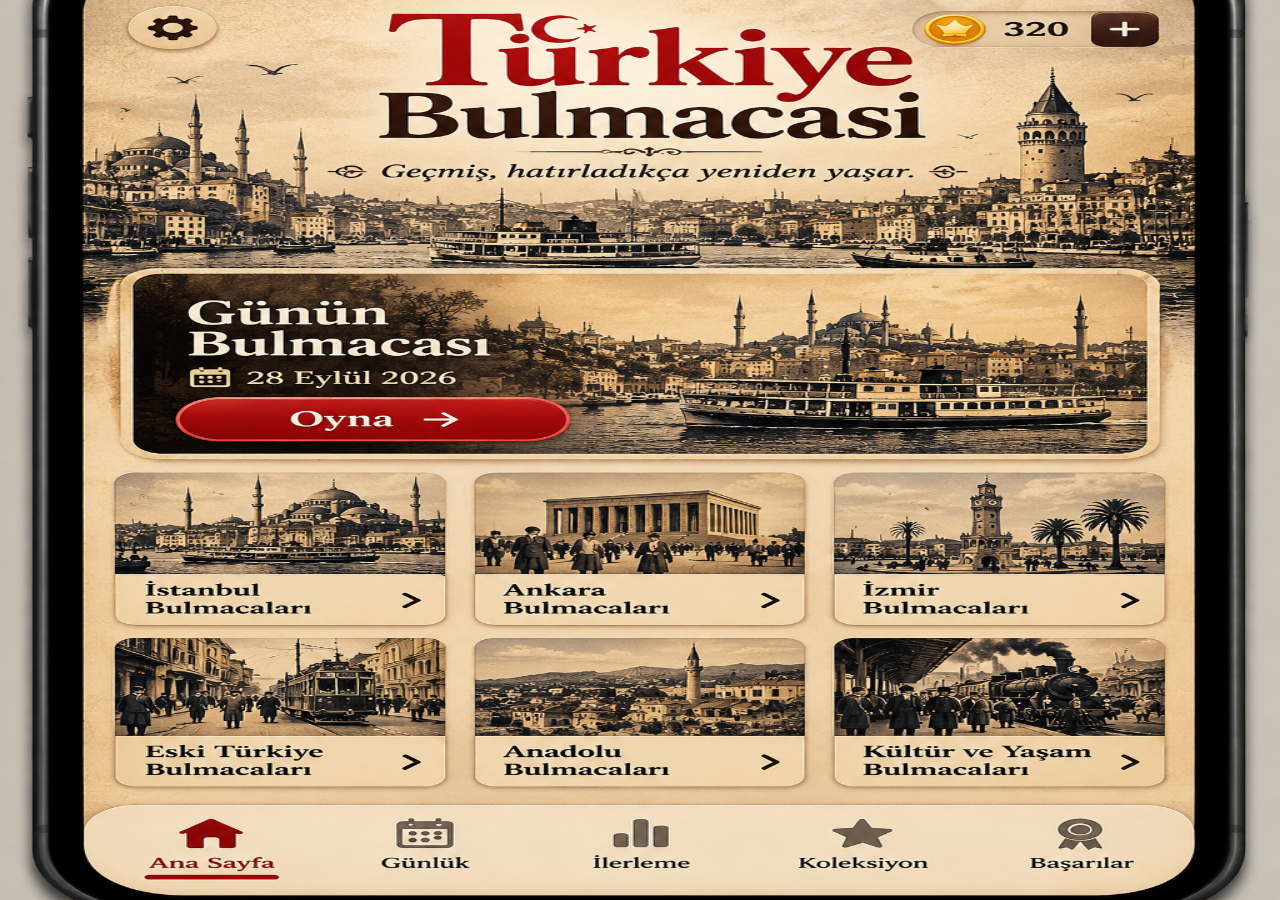
==== commit aed7fec4: "V88 remove horizontal crop from home screen" ====
--- a/index.html
+++ b/index.html
@@ -7,7 +7,7 @@
 <meta http-equiv="Pragma" content="no-cache">
 <meta http-equiv="Expires" content="0">
 <title>Türkiye Bulmacası</title>
-<link rel="stylesheet" href="styles.css?v=87">
+<link rel="stylesheet" href="styles.css?v=88">
 <style id="full-screen-phone-crop">
 html,body{margin:0!important;padding:0!important;overflow:hidden!important;background:#17100b!important}
 .app{position:fixed!important;inset:0!important;width:100vw!important;height:100dvh!important;margin:0!important;overflow:hidden!important}
@@ -44,7 +44,7 @@
 @supports not (height:100dvh){#home.reference-screen{height:100vh!important}}
 </style>
 
-<style id="v87-home-final">
+<style id="v88-home-final">
 /* V87: Kaynak görselin içindeki telefon kasası + status/notch alanını tam koordinatla kırp.
    Zoom yok; içerik sağdan/soldan kesilmez ve hotspot yüzdeleri korunur. */
 #home{background:#ead2a2!important;overflow:hidden!important}
@@ -55,8 +55,8 @@
 }
 #home .reference-image{
   position:absolute!important;
-  left:-7.27%!important;top:-4.65%!important;
-  width:114.54%!important;height:105.06%!important;
+  left:0!important;top:-4.65%!important;
+  width:100%!important;height:105.06%!important;
   max-width:none!important;
   object-fit:fill!important;object-position:center center!important;
   transform:none!important;filter:none!important;image-rendering:auto!important;
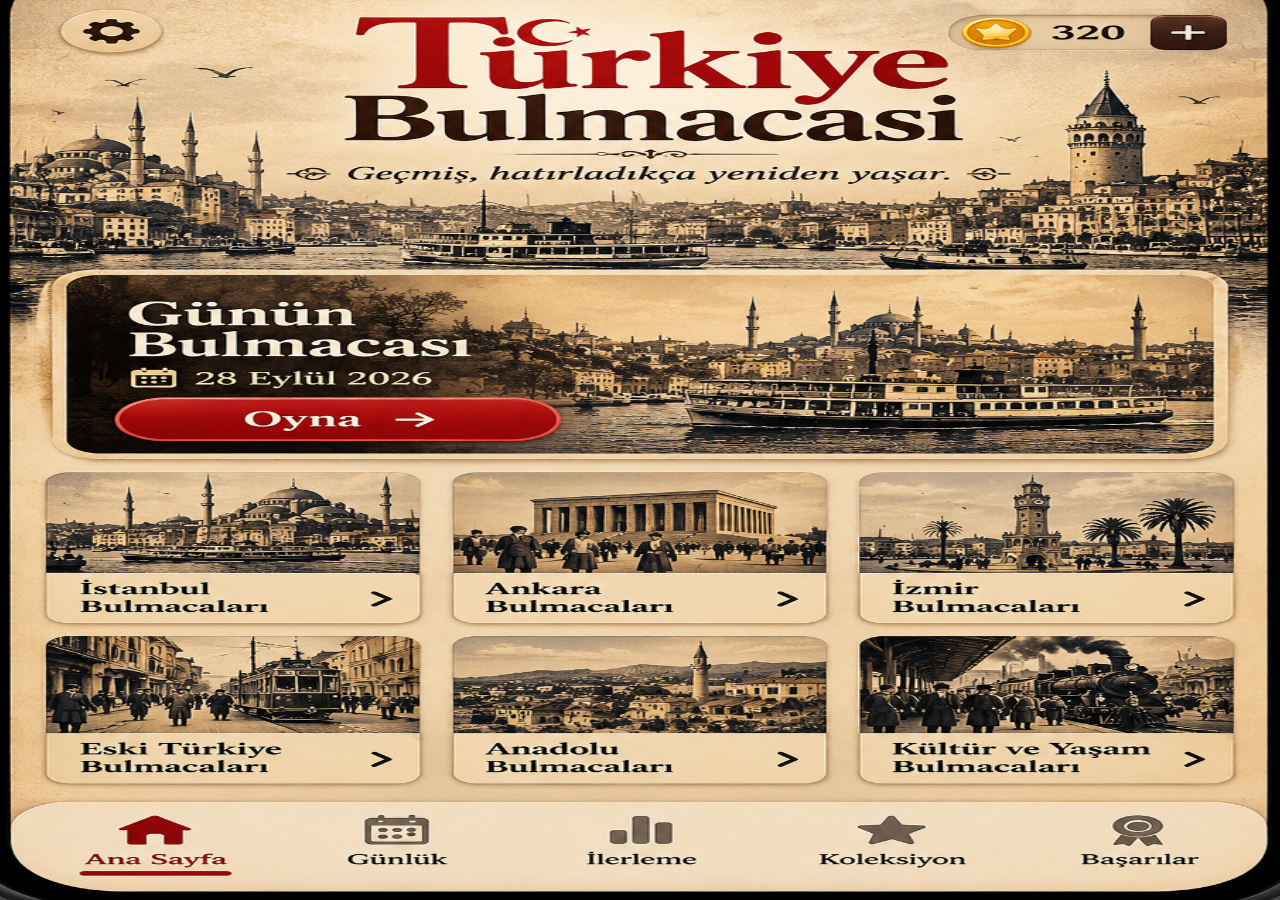
==== commit 96133176: "V89 fix home framing without clipping cards" ====
--- a/index.html
+++ b/index.html
@@ -7,71 +7,31 @@
 <meta http-equiv="Pragma" content="no-cache">
 <meta http-equiv="Expires" content="0">
 <title>Türkiye Bulmacası</title>
-<link rel="stylesheet" href="styles.css?v=88">
-<style id="full-screen-phone-crop">
-html,body{margin:0!important;padding:0!important;overflow:hidden!important;background:#17100b!important}
+<link rel="stylesheet" href="styles.css?v=89">
+<style id="v89-home-final">
+html,body{margin:0!important;padding:0!important;width:100%!important;height:100%!important;overflow:hidden!important;background:#17100b!important}
 .app{position:fixed!important;inset:0!important;width:100vw!important;height:100dvh!important;margin:0!important;overflow:hidden!important}
 .reference-screen{position:absolute!important;inset:0!important;width:100vw!important;height:100dvh!important;margin:0!important;overflow:hidden!important}
 .reference-screen .reference-image{position:absolute!important;inset:0!important;width:100%!important;height:100%!important;object-fit:fill!important}
 .settings-portrait{width:100vw!important;height:100dvh!important;margin:0!important}
-.home-star-badge{position:absolute;left:5.2%;top:11.2%;z-index:52;min-width:112px;padding:8px 14px;border:3px solid #b97c28;border-radius:22px;background:linear-gradient(#3b210f,#160d08);color:#ffe09a;font:bold clamp(14px,1.9vh,19px) Georgia,serif;text-align:center;box-shadow:inset 0 0 0 2px #e6b45b,0 4px 8px #0006;text-shadow:0 1px 1px #000}
-</style>
-
-<style id="v77-clean-home-frame">
-/* V77: crop the phone mockup/status area as one canvas so hotspots remain aligned. */
+
+/* Ana ekran: telefon kasasını ve görselin kendi üst durum çubuğunu kırp.
+   Sadece çerçeve kadar kırpılır; içerik kartları kesilmez. */
 #home.reference-screen{position:absolute!important;inset:0!important;width:100vw!important;height:100dvh!important;overflow:hidden!important;background:#ead2a2!important}
-#home .home-canvas{
-  position:absolute!important;
-  inset:0!important;
-  width:100%!important;
-  height:100%!important;
-  transform:none!important;
-  transform-origin:50% 50%!important;
-}
+#home .home-canvas{position:absolute!important;inset:0!important;width:100%!important;height:100%!important;overflow:hidden!important;transform:none!important}
 #home .reference-image{
   position:absolute!important;
-  inset:0!important;
-  width:100%!important;
-  height:100%!important;
-  object-fit:fill!important;
-  object-position:center center!important;
-  transform:none!important;
-  image-rendering:auto!important;
-}
-#home .hotspot,#home .home-star-badge,#home .main-bottom-nav,#home .main-bottom-nav-bg{transform:none!important}
-#home .main-bottom-nav,#home .main-bottom-nav-bg{opacity:0!important;background:transparent!important;box-shadow:none!important;border:none!important}
-#home .main-bottom-nav button,#home .main-bottom-nav a{opacity:0!important}
-@supports not (height:100dvh){#home.reference-screen{height:100vh!important}}
-</style>
-
-<style id="v88-home-final">
-/* V87: Kaynak görselin içindeki telefon kasası + status/notch alanını tam koordinatla kırp.
-   Zoom yok; içerik sağdan/soldan kesilmez ve hotspot yüzdeleri korunur. */
-#home{background:#ead2a2!important;overflow:hidden!important}
-#home .home-canvas{
-  position:absolute!important;inset:0!important;
-  width:100%!important;height:100%!important;
-  transform:none!important;overflow:hidden!important;
-}
-#home .reference-image{
-  position:absolute!important;
-  left:0!important;top:-4.65%!important;
-  width:100%!important;height:105.06%!important;
-  max-width:none!important;
+  left:-6.60%!important;top:-4.20%!important;
+  width:113.20%!important;height:104.20%!important;
+  max-width:none!important;max-height:none!important;
   object-fit:fill!important;object-position:center center!important;
   transform:none!important;filter:none!important;image-rendering:auto!important;
 }
-#home .hotspot,#home .main-bottom-nav button{
-  -webkit-tap-highlight-color:transparent!important;
-  outline:none!important;box-shadow:none!important;
-}
-#home .hotspot:focus,#home .hotspot:active,
-#home .main-bottom-nav button:focus,#home .main-bottom-nav button:active{
-  outline:none!important;box-shadow:none!important;background:transparent!important;
-}
-#home .main-bottom-nav,#home .main-bottom-nav-bg{
-  opacity:0!important;background:transparent!important;box-shadow:none!important;border:none!important;
-}
+#home .hotspot,#home .main-bottom-nav button{-webkit-tap-highlight-color:transparent!important;outline:none!important;box-shadow:none!important}
+#home .hotspot:focus,#home .hotspot:active,#home .main-bottom-nav button:focus,#home .main-bottom-nav button:active{outline:none!important;box-shadow:none!important;background:transparent!important}
+#home .main-bottom-nav,#home .main-bottom-nav-bg{opacity:0!important;background:transparent!important;box-shadow:none!important;border:none!important}
+#home .main-bottom-nav button,#home .main-bottom-nav a{opacity:0!important}
+@supports not (height:100dvh){.app,.reference-screen,#home.reference-screen,.settings-portrait{height:100vh!important}}
 </style>
 </head>
 <body>
